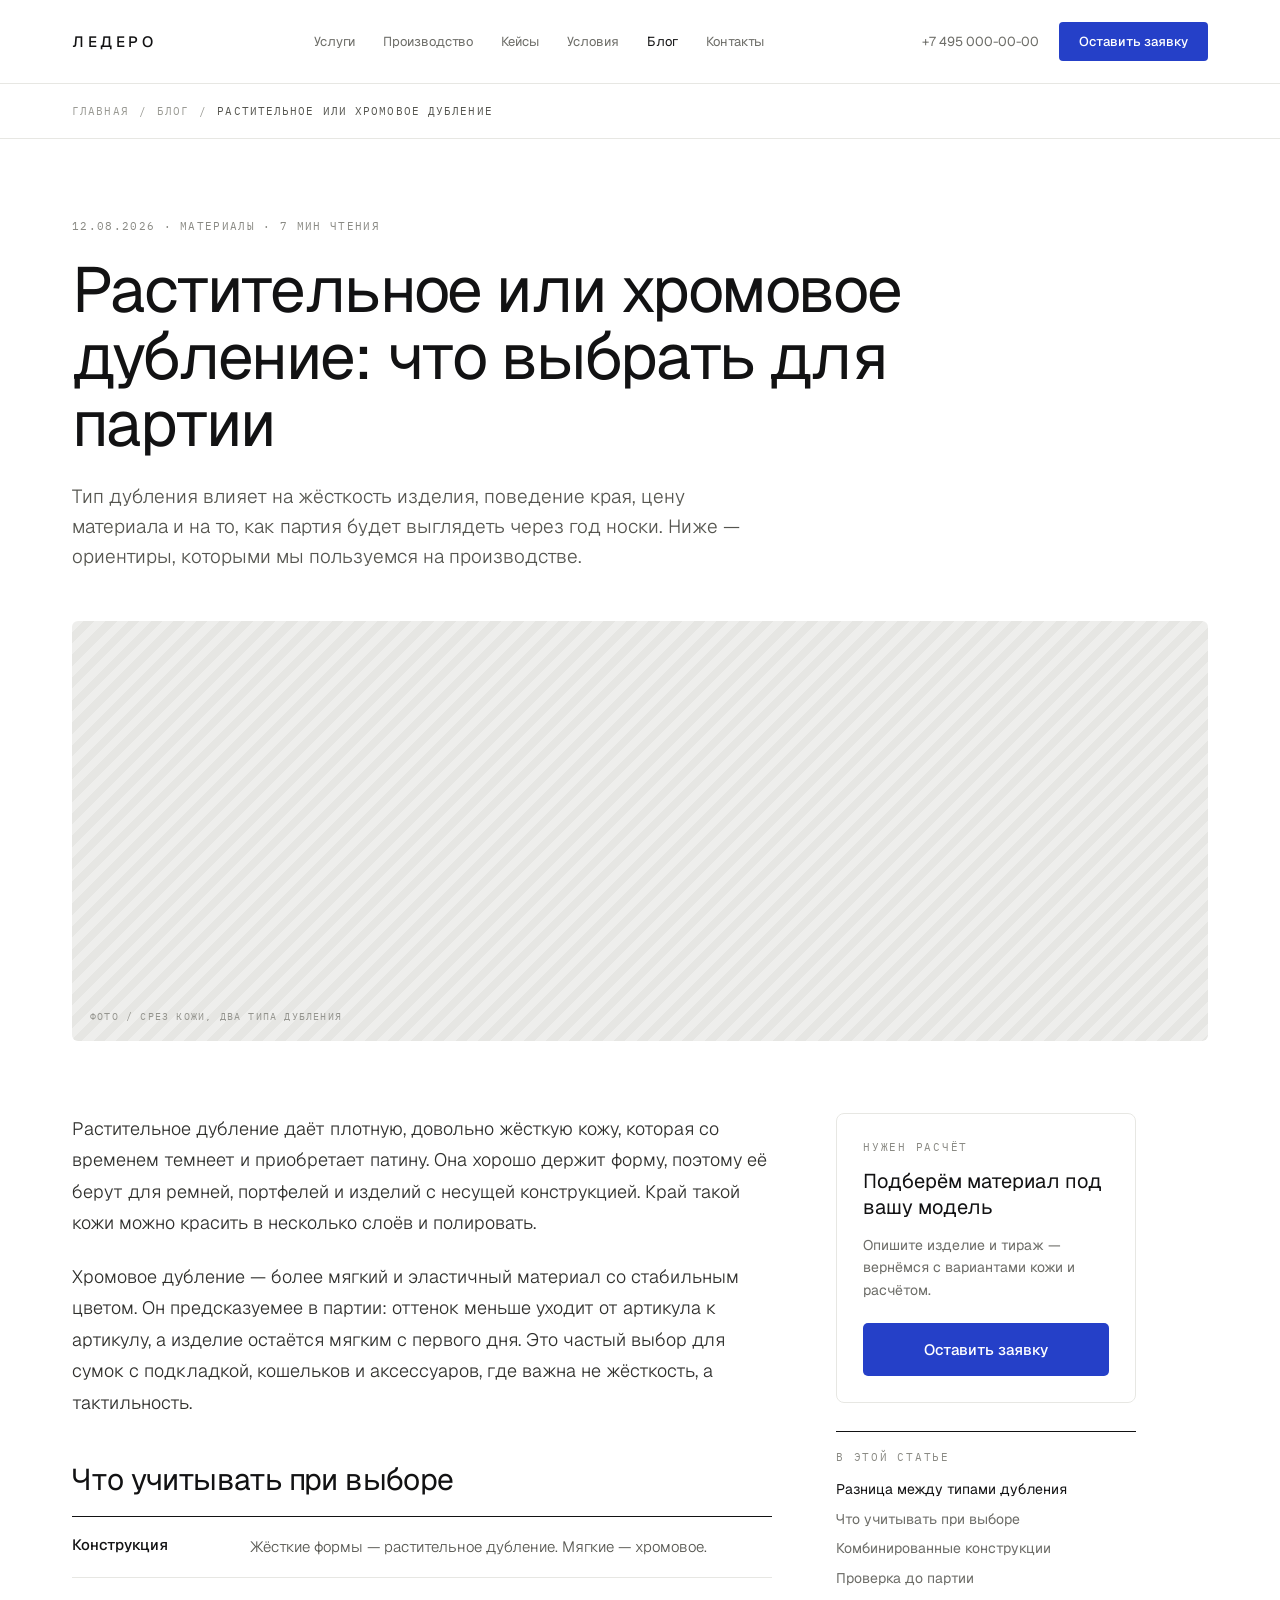
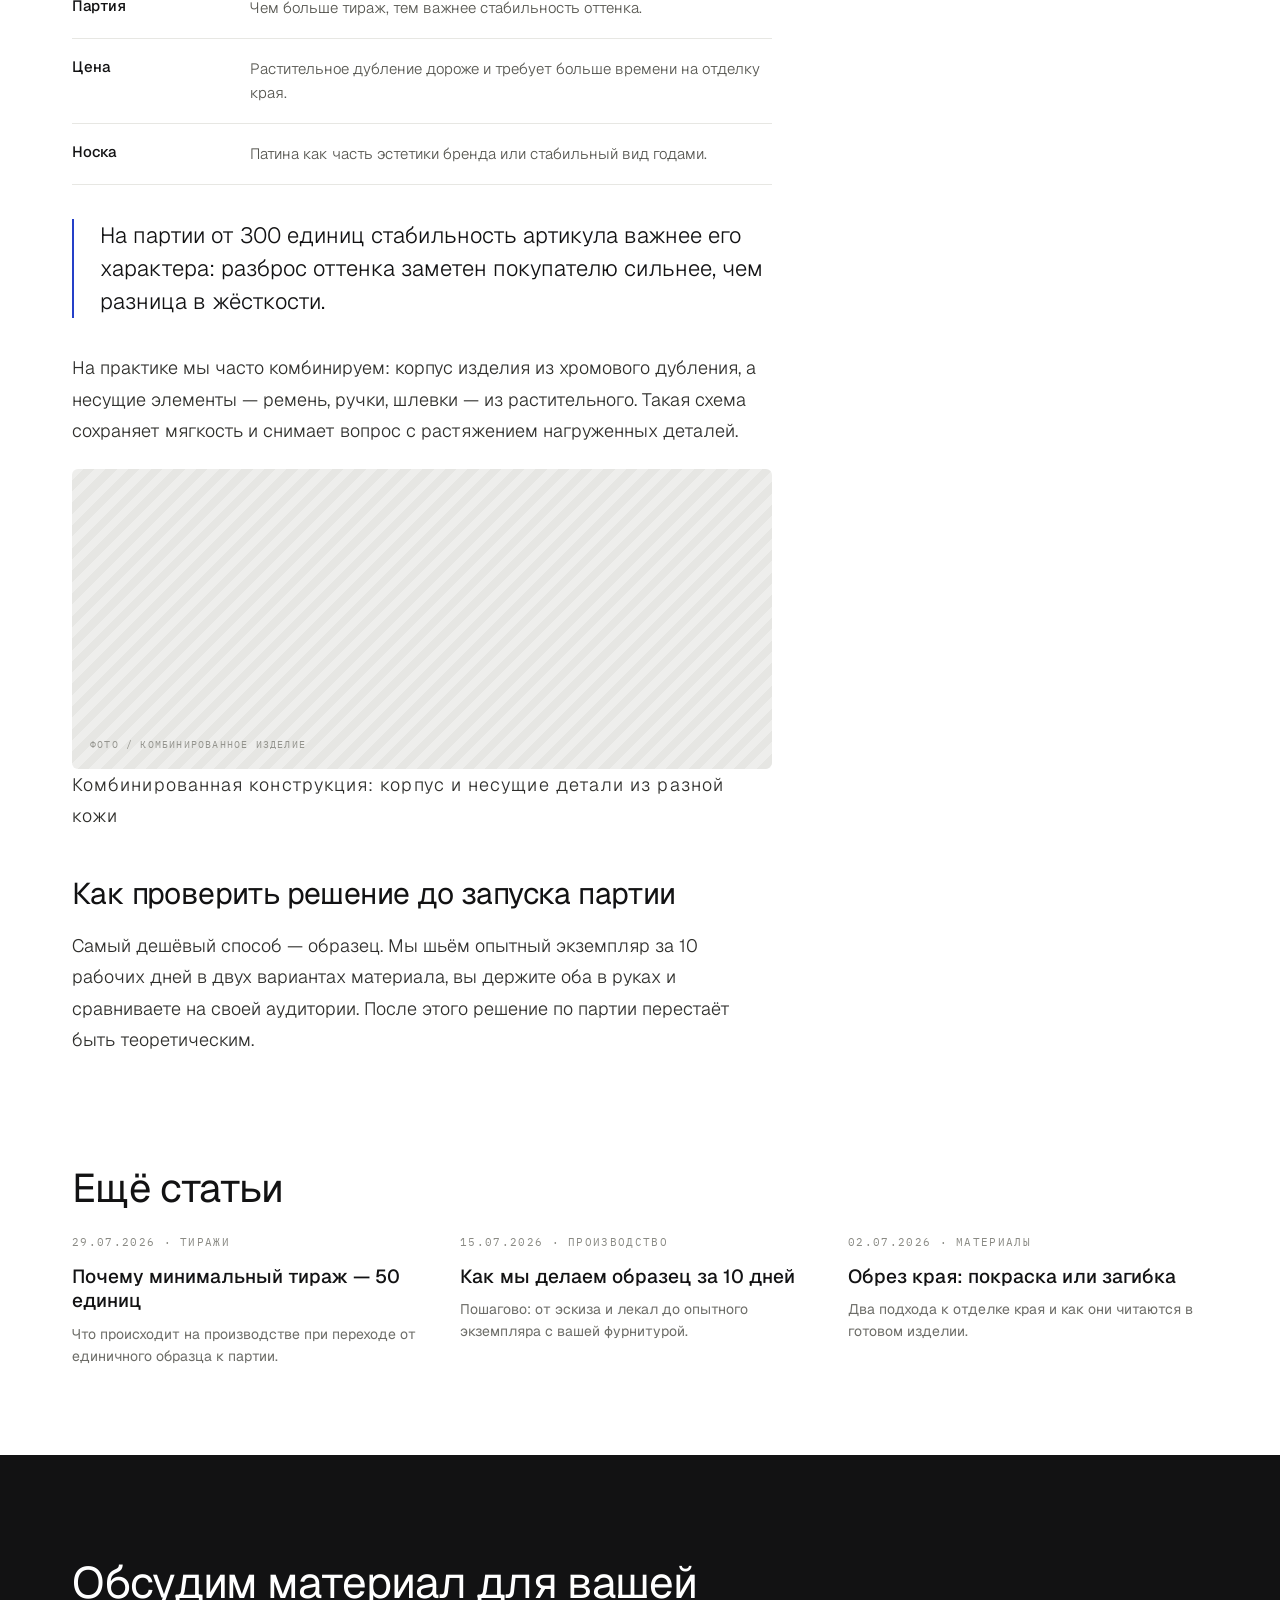
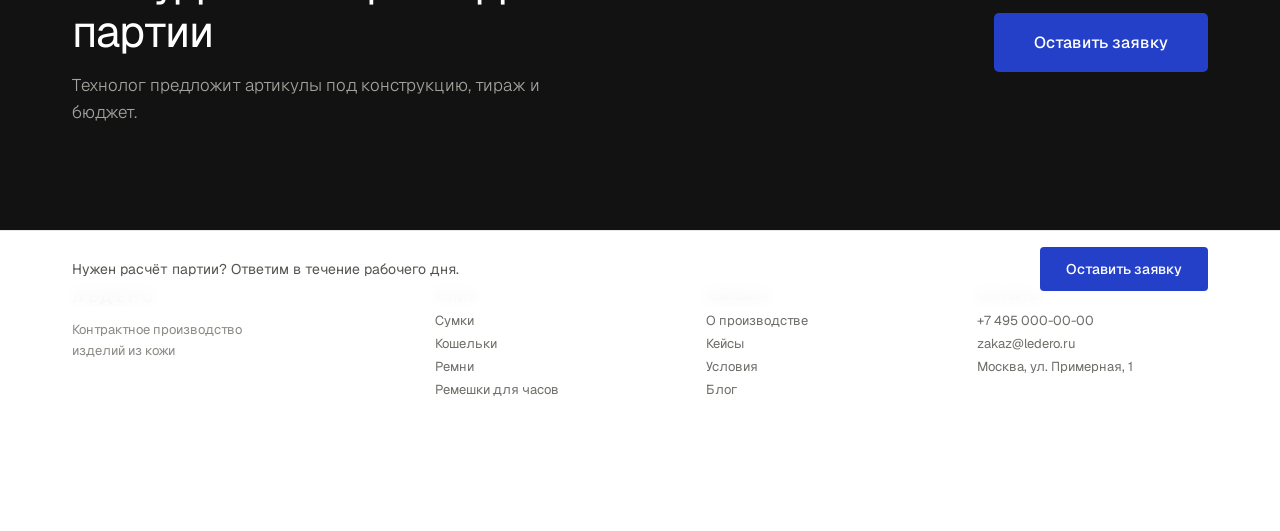
==== article.html @ 420c984b "Rebuild as a real multi-page static site Replace the Claude Design artifact export (bundler/frame-ru" ====
<!DOCTYPE html>
<html lang="ru">
<head>
<meta charset="utf-8">
<meta name="viewport" content="width=device-width, initial-scale=1">
<title>Растительное или хромовое дубление: что выбрать для партии — ЛЕДЕРО</title>
<meta name="description" content="Тип дубления влияет на жёсткость изделия, поведение края, цену материала и вид партии через год носки. Практические ориентиры для выбора.">
<link rel="preconnect" href="https://fonts.googleapis.com">
<link rel="preconnect" href="https://fonts.gstatic.com" crossorigin>
<link href="https://fonts.googleapis.com/css2?family=Geist:wght@300;400;500;600&family=IBM+Plex+Mono:wght@400;500&display=swap" rel="stylesheet">
<link rel="stylesheet" href="css/styles.css">
</head>
<body>

<header class="site-header">
<a href="index.html" class="site-header__brand">ЛЕДЕРО</a>
<button type="button" class="nav-toggle" data-nav-toggle aria-label="Меню"><span></span><span></span><span></span></button>
<nav class="site-header__nav" data-nav>
<a href="service.html">Услуги</a><a href="production.html">Производство</a><a href="cases.html">Кейсы</a><a href="terms.html">Условия</a><a href="blog.html" class="is-active">Блог</a><a href="contacts.html">Контакты</a>
</nav>
<div class="site-header__aside">
<span class="site-header__phone">+7 495 000-00-00</span>
<button type="button" class="btn btn-sm" data-open-modal data-src="Шапка сайта">Оставить заявку</button>
</div>
</header>

<nav class="breadcrumb" aria-label="Хлебные крошки">
<a href="index.html">Главная</a><span>/</span><a href="blog.html">Блог</a><span>/</span><span class="current">Растительное или хромовое дубление</span>
</nav>

<article>
<header class="article-head">
<div class="article-head__meta">12.08.2026 · МАТЕРИАЛЫ · 7 МИН ЧТЕНИЯ</div>
<h1 class="h1">Растительное или хромовое дубление: что выбрать для партии</h1>
<p class="lede">Тип дубления влияет на жёсткость изделия, поведение края, цену материала и на то, как партия будет выглядеть через год носки. Ниже — ориентиры, которыми мы пользуемся на производстве.</p>
</header>

<div class="article-photo">
<div class="placeholder" style="--ph-h:420px"><span class="placeholder__label">фото / срез кожи, два типа дубления</span></div>
</div>

<div class="article-body-wrap">
<div class="article-copy">
<p>Растительное дубление даёт плотную, довольно жёсткую кожу, которая со временем темнеет и приобретает патину. Она хорошо держит форму, поэтому её берут для ремней, портфелей и изделий с несущей конструкцией. Край такой кожи можно красить в несколько слоёв и полировать.</p>
<p>Хромовое дубление — более мягкий и эластичный материал со стабильным цветом. Он предсказуемее в партии: оттенок меньше уходит от артикула к артикулу, а изделие остаётся мягким с первого дня. Это частый выбор для сумок с подкладкой, кошельков и аксессуаров, где важна не жёсткость, а тактильность.</p>
<h2 id="vybor">Что учитывать при выборе</h2>
<div class="kv">
<div class="kv-row"><div class="kv-term">Конструкция</div><div class="kv-desc">Жёсткие формы — растительное дубление. Мягкие — хромовое.</div></div>
<div class="kv-row"><div class="kv-term">Партия</div><div class="kv-desc">Чем больше тираж, тем важнее стабильность оттенка.</div></div>
<div class="kv-row"><div class="kv-term">Цена</div><div class="kv-desc">Растительное дубление дороже и требует больше времени на отделку края.</div></div>
<div class="kv-row"><div class="kv-term">Носка</div><div class="kv-desc">Патина как часть эстетики бренда или стабильный вид годами.</div></div>
</div>
<blockquote class="article-quote">На партии от 300 единиц стабильность артикула важнее его характера: разброс оттенка заметен покупателю сильнее, чем разница в жёсткости.</blockquote>
<p id="kombo">На практике мы часто комбинируем: корпус изделия из хромового дубления, а несущие элементы — ремень, ручки, шлевки — из растительного. Такая схема сохраняет мягкость и снимает вопрос с растяжением нагруженных деталей.</p>
<div class="placeholder" style="--ph-h:300px"><span class="placeholder__label">фото / комбинированное изделие</span></div>
<p class="article-figure-caption">Комбинированная конструкция: корпус и несущие детали из разной кожи</p>
<h2 id="proverka">Как проверить решение до запуска партии</h2>
<p>Самый дешёвый способ — образец. Мы шьём опытный экземпляр за 10 рабочих дней в двух вариантах материала, вы держите оба в руках и сравниваете на своей аудитории. После этого решение по партии перестаёт быть теоретическим.</p>
</div>

<aside class="article-sidebar">
<div class="article-sidebar__inner">
<div class="article-sidebar__card">
<div class="article-sidebar__eyebrow">Нужен расчёт</div>
<div class="article-sidebar__title">Подберём материал под вашу модель</div>
<div class="article-sidebar__text">Опишите изделие и тираж — вернёмся с вариантами кожи и расчётом.</div>
<button type="button" class="btn btn-lg" style="width:100%" data-open-modal data-src="Статья · врезка в тексте">Оставить заявку</button>
</div>
<div class="article-toc">
<div class="article-sidebar__eyebrow" style="margin-bottom:16px">В этой статье</div>
<div class="article-toc__list">
<span class="is-current">Разница между типами дубления</span><a href="#vybor">Что учитывать при выборе</a><a href="#kombo">Комбинированные конструкции</a><a href="#proverka">Проверка до партии</a>
</div>
</div>
</div>
</aside>
</div>
</article>

<section class="article-more">
<h2 class="h2">Ещё статьи</h2>
<div class="article-more__grid">
<div><div class="article-more__meta">29.07.2026 · ТИРАЖИ</div><div class="article-more__title"><a href="article.html">Почему минимальный тираж — 50 единиц</a></div><div class="article-more__desc">Что происходит на производстве при переходе от единичного образца к партии.</div></div>
<div><div class="article-more__meta">15.07.2026 · ПРОИЗВОДСТВО</div><div class="article-more__title"><a href="article.html">Как мы делаем образец за 10 дней</a></div><div class="article-more__desc">Пошагово: от эскиза и лекал до опытного экземпляра с вашей фурнитурой.</div></div>
<div><div class="article-more__meta">02.07.2026 · МАТЕРИАЛЫ</div><div class="article-more__title"><a href="article.html">Обрез края: покраска или загибка</a></div><div class="article-more__desc">Два подхода к отделке края и как они читаются в готовом изделии.</div></div>
</div>
</section>

<div class="article-cta-wrap">
<section class="cta-band">
<div>
<h2 class="cta-band__title">Обсудим материал для вашей партии</h2>
<p class="cta-band__text">Технолог предложит артикулы под конструкцию, тираж и бюджет.</p>
</div>
<button type="button" class="btn btn-cta" data-open-modal data-src="Статья · финальный CTA">Оставить заявку</button>
</section>

<footer>
<div class="site-footer">
<div><div class="site-footer__brand-name">ЛЕДЕРО</div><div class="site-footer__brand-desc">Контрактное производство<br>изделий из кожи</div></div>
<div class="site-footer__col"><div class="site-footer__col-title">Услуги</div><a href="service.html">Сумки</a><a href="service.html">Кошельки</a><a href="service.html">Ремни</a><a href="service.html">Ремешки для часов</a></div>
<div class="site-footer__col"><div class="site-footer__col-title">Компания</div><a href="production.html">О производстве</a><a href="cases.html">Кейсы</a><a href="terms.html">Условия</a><a href="blog.html">Блог</a></div>
<div class="site-footer__col"><div class="site-footer__col-title">Контакты</div><a href="contacts.html">+7 495 000-00-00</a><a href="contacts.html">zakaz@ledero.ru</a><span>Москва, ул. Примерная, 1</span></div>
</div>
<div class="sticky-cta">
<p class="sticky-cta__text">Нужен расчёт партии? Ответим в течение рабочего дня.</p>
<button type="button" class="btn btn-sticky" data-open-modal data-src="Плавающая панель">Оставить заявку</button>
</div>
</footer>
</div>

<div class="modal-overlay" data-modal-overlay data-close-modal></div>
<div class="modal" data-modal>
<div class="modal__box">
<div class="modal__head">
<h3 class="modal__title">Оставить заявку</h3>
<button type="button" class="modal__close" data-close-modal aria-label="Закрыть">×</button>
</div>
<p class="modal__desc">Подберём материалы и рассчитаем стоимость партии.</p>
<form data-modal-form>
<input type="hidden" data-modal-source name="source">
<div class="modal__grid">
<input placeholder="Имя" name="name">
<input placeholder="Компания или бренд" name="company">
<input placeholder="Телефон или email" name="contact">
<input placeholder="Тираж, шт." name="qty">
</div>
<textarea placeholder="Что нужно отшить" rows="3" name="message"></textarea>
<button type="submit" class="btn btn-block">Отправить заявку</button>
<p class="modal__disclaimer">Нажимая кнопку, вы соглашаетесь с политикой обработки персональных данных.</p>
</form>
</div>
</div>

<script src="main.js"></script>
</body>
</html>
---- css/styles.css ----
/* ЛЕДЕРО — единая точка входа. Каждая HTML-страница подключает только этот файл. */

@import url("base.css");
@import url("home.css");
@import url("production.css");
@import url("cases.css");
@import url("terms.css");
@import url("service.css");
@import url("blog.css");
@import url("article.css");
@import url("contacts.css");
@import url("responsive.css");
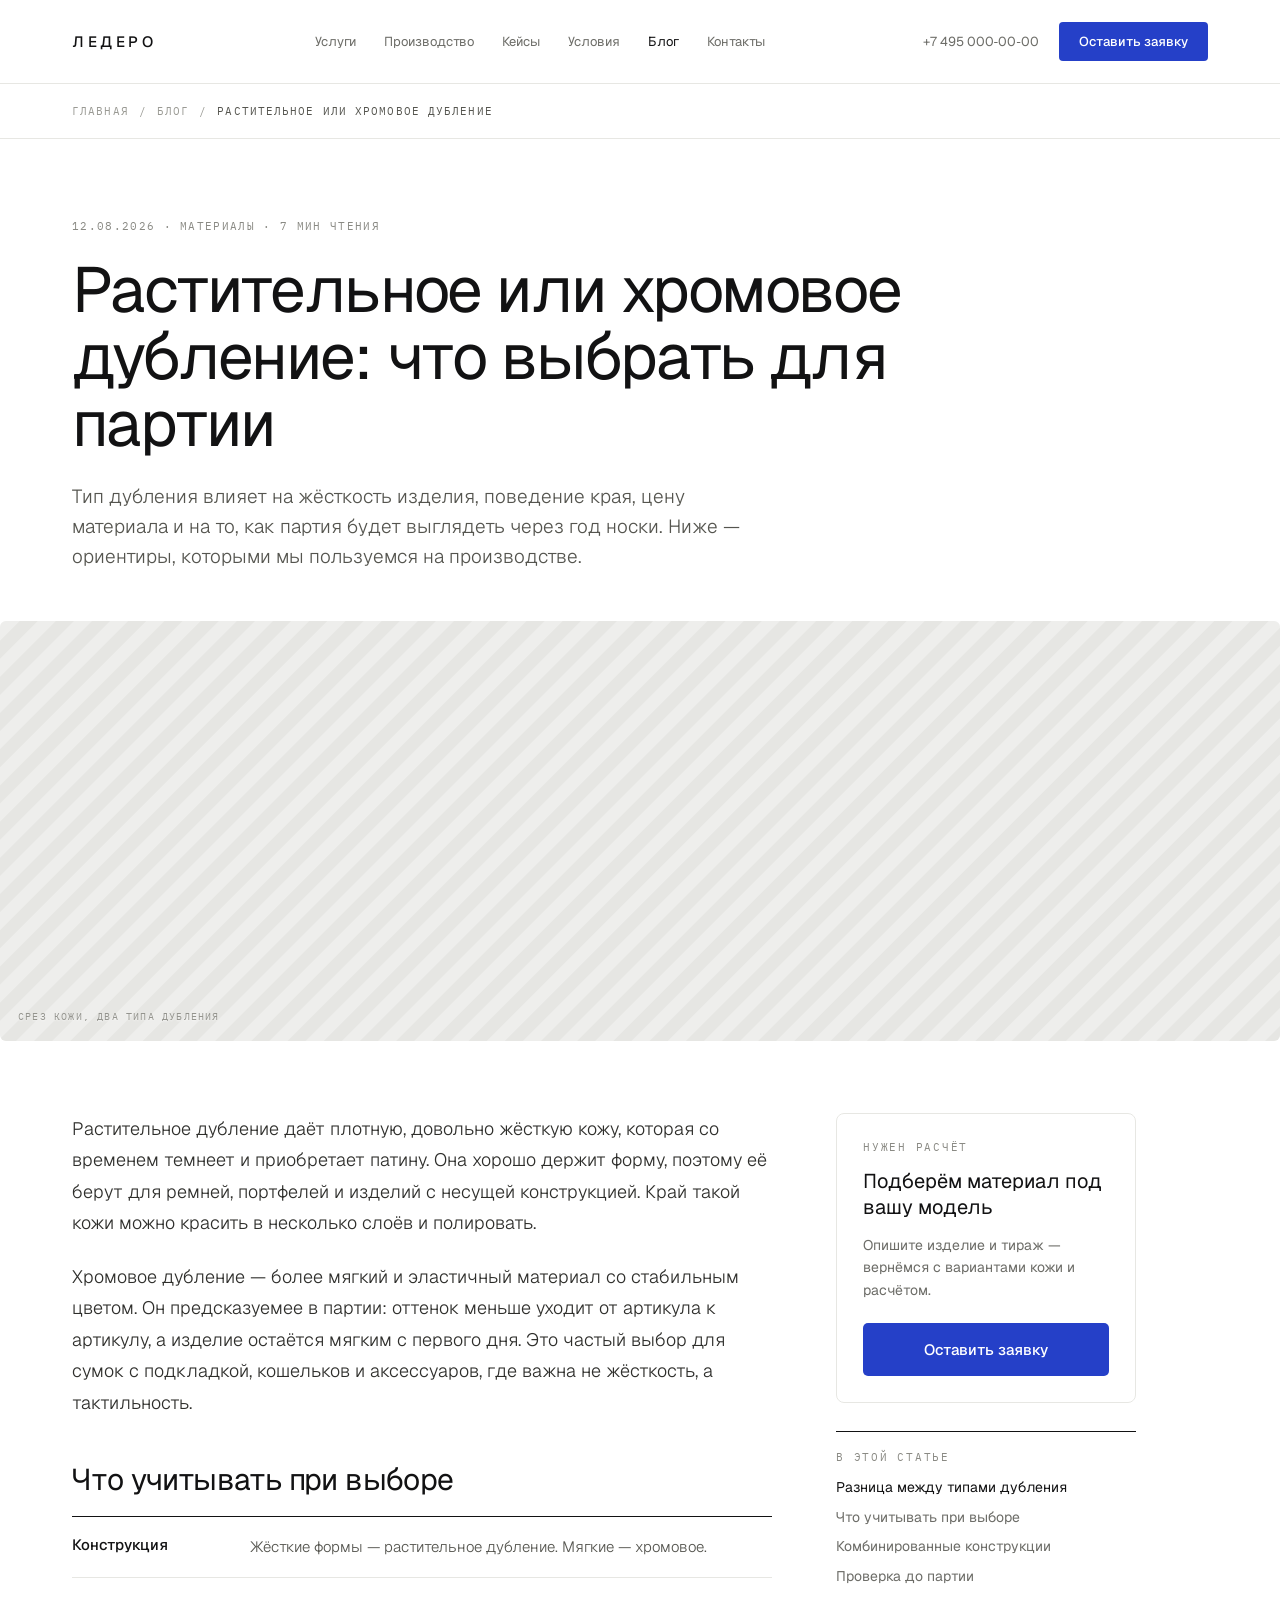
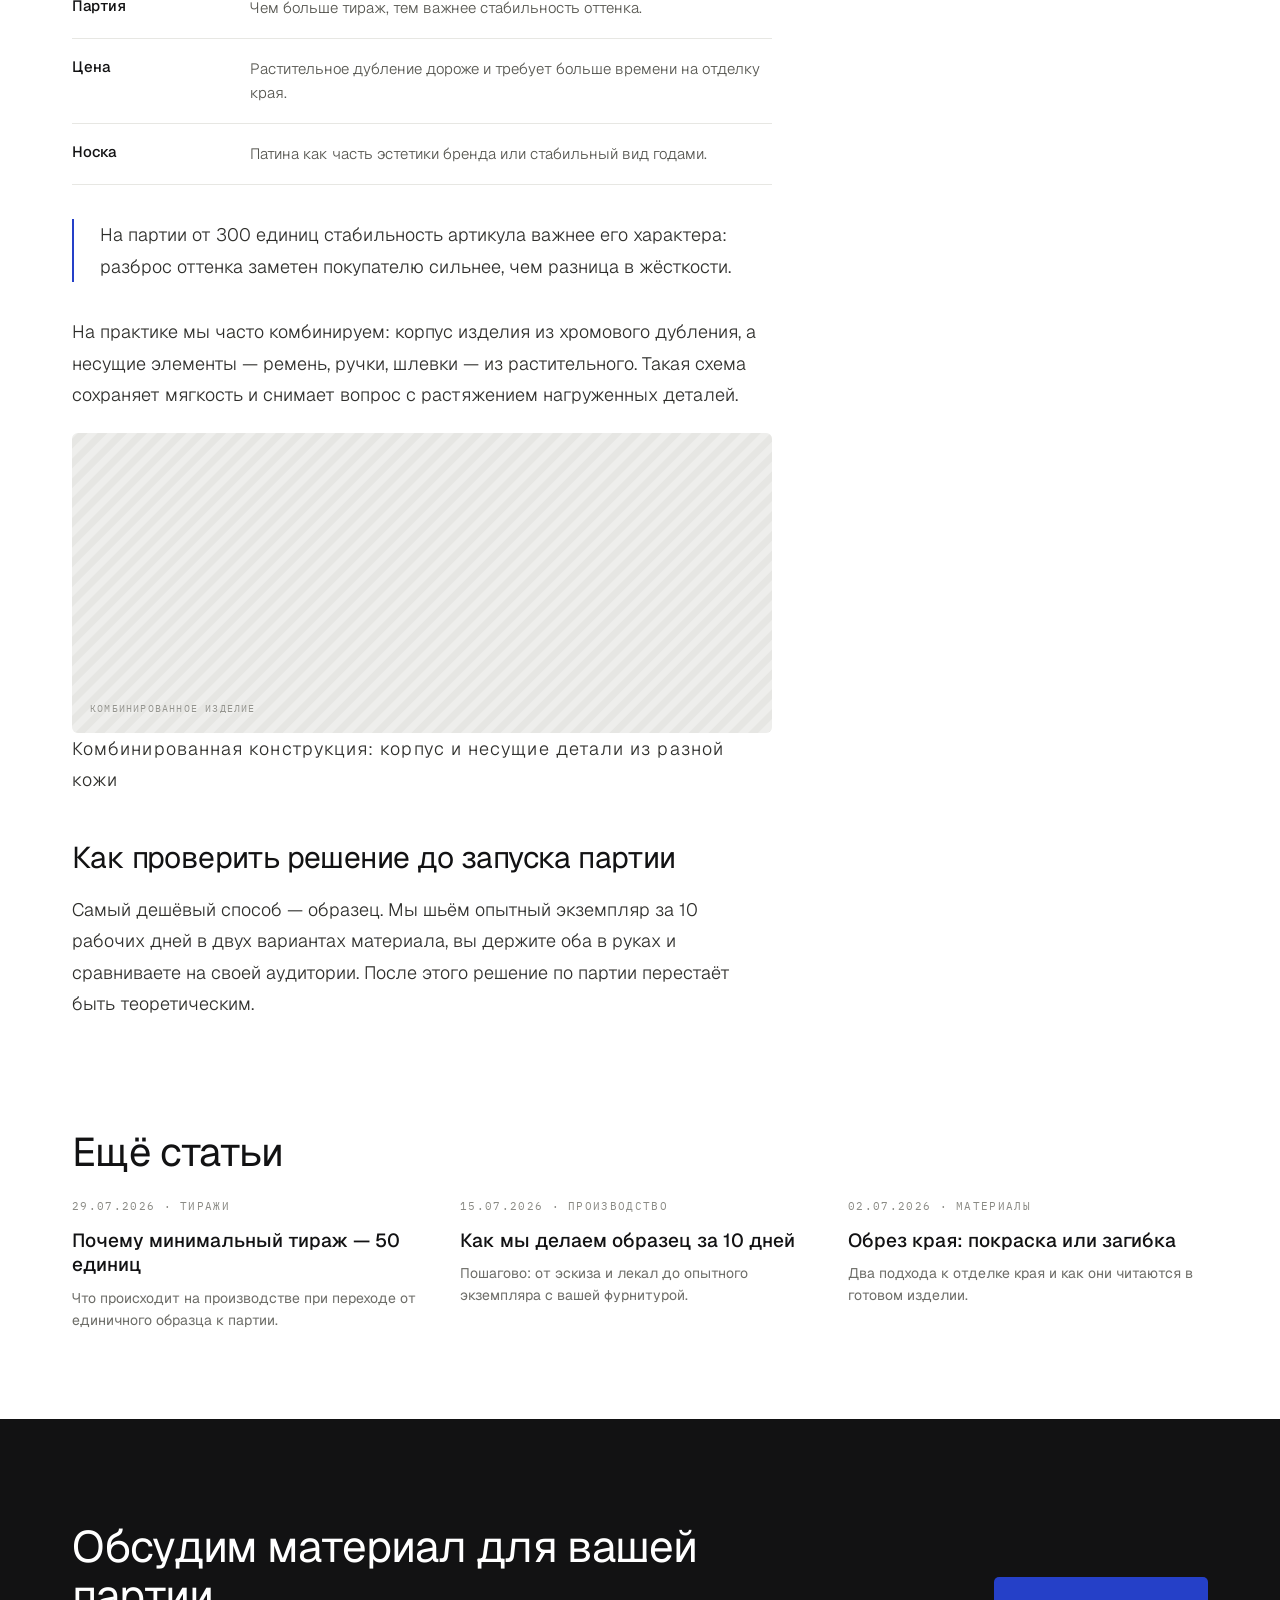
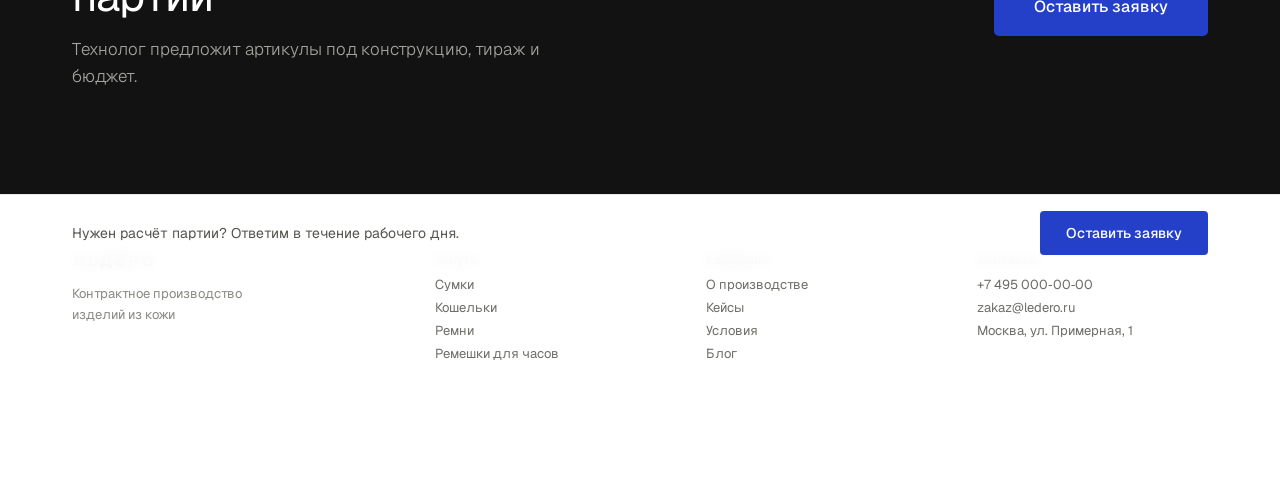
==== commit 4e47f030: "Semantic markup pass: modular JS, real images, zero inline styles - Split main.js into ES modules (j" ====
--- a/article.html
+++ b/article.html
@@ -5,6 +5,7 @@
 <meta name="viewport" content="width=device-width, initial-scale=1">
 <title>Растительное или хромовое дубление: что выбрать для партии — ЛЕДЕРО</title>
 <meta name="description" content="Тип дубления влияет на жёсткость изделия, поведение края, цену материала и вид партии через год носки. Практические ориентиры для выбора.">
+<meta name="robots" content="index, follow">
 <link rel="preconnect" href="https://fonts.googleapis.com">
 <link rel="preconnect" href="https://fonts.gstatic.com" crossorigin>
 <link href="https://fonts.googleapis.com/css2?family=Geist:wght@300;400;500;600&family=IBM+Plex+Mono:wght@400;500&display=swap" rel="stylesheet">
@@ -14,124 +15,165 @@
 
 <header class="site-header">
 <a href="index.html" class="site-header__brand">ЛЕДЕРО</a>
-<button type="button" class="nav-toggle" data-nav-toggle aria-label="Меню"><span></span><span></span><span></span></button>
-<nav class="site-header__nav" data-nav>
+<button type="button" class="nav-toggle" data-nav-toggle aria-label="Открыть меню" aria-expanded="false" aria-controls="site-nav"><span></span><span></span><span></span></button>
+<nav class="site-header__nav" id="site-nav" data-nav aria-label="Основная навигация">
 <a href="service.html">Услуги</a><a href="production.html">Производство</a><a href="cases.html">Кейсы</a><a href="terms.html">Условия</a><a href="blog.html" class="is-active">Блог</a><a href="contacts.html">Контакты</a>
 </nav>
 <div class="site-header__aside">
-<span class="site-header__phone">+7 495 000-00-00</span>
+<a href="tel:+74950000000" class="site-header__phone">+7&nbsp;495&nbsp;000&#8209;00&#8209;00</a>
 <button type="button" class="btn btn-sm" data-open-modal data-src="Шапка сайта">Оставить заявку</button>
 </div>
 </header>
 
 <nav class="breadcrumb" aria-label="Хлебные крошки">
-<a href="index.html">Главная</a><span>/</span><a href="blog.html">Блог</a><span>/</span><span class="current">Растительное или хромовое дубление</span>
+<ol class="breadcrumb__list">
+<li><a href="index.html">Главная</a></li>
+<li><a href="blog.html">Блог</a></li>
+<li aria-current="page">Растительное или хромовое дубление</li>
+</ol>
 </nav>
 
+<main>
 <article>
 <header class="article-head">
-<div class="article-head__meta">12.08.2026 · МАТЕРИАЛЫ · 7 МИН ЧТЕНИЯ</div>
+<p class="article-head__meta">12.08.2026 · МАТЕРИАЛЫ · 7 МИН ЧТЕНИЯ</p>
 <h1 class="h1">Растительное или хромовое дубление: что выбрать для партии</h1>
 <p class="lede">Тип дубления влияет на жёсткость изделия, поведение края, цену материала и на то, как партия будет выглядеть через год носки. Ниже — ориентиры, которыми мы пользуемся на производстве.</p>
 </header>
 
-<div class="article-photo">
-<div class="placeholder" style="--ph-h:420px"><span class="placeholder__label">фото / срез кожи, два типа дубления</span></div>
-</div>
+<figure class="photo-frame article-photo__frame">
+<img class="photo-frame__img" src="img/placeholder.svg" width="800" height="600" alt="Срез кожи: растительное и хромовое дубление" loading="eager" fetchpriority="high">
+<figcaption class="photo-frame__caption">Срез кожи, два типа дубления</figcaption>
+</figure>
 
 <div class="article-body-wrap">
 <div class="article-copy">
 <p>Растительное дубление даёт плотную, довольно жёсткую кожу, которая со временем темнеет и приобретает патину. Она хорошо держит форму, поэтому её берут для ремней, портфелей и изделий с несущей конструкцией. Край такой кожи можно красить в несколько слоёв и полировать.</p>
 <p>Хромовое дубление — более мягкий и эластичный материал со стабильным цветом. Он предсказуемее в партии: оттенок меньше уходит от артикула к артикулу, а изделие остаётся мягким с первого дня. Это частый выбор для сумок с подкладкой, кошельков и аксессуаров, где важна не жёсткость, а тактильность.</p>
 <h2 id="vybor">Что учитывать при выборе</h2>
-<div class="kv">
-<div class="kv-row"><div class="kv-term">Конструкция</div><div class="kv-desc">Жёсткие формы — растительное дубление. Мягкие — хромовое.</div></div>
-<div class="kv-row"><div class="kv-term">Партия</div><div class="kv-desc">Чем больше тираж, тем важнее стабильность оттенка.</div></div>
-<div class="kv-row"><div class="kv-term">Цена</div><div class="kv-desc">Растительное дубление дороже и требует больше времени на отделку края.</div></div>
-<div class="kv-row"><div class="kv-term">Носка</div><div class="kv-desc">Патина как часть эстетики бренда или стабильный вид годами.</div></div>
-</div>
-<blockquote class="article-quote">На партии от 300 единиц стабильность артикула важнее его характера: разброс оттенка заметен покупателю сильнее, чем разница в жёсткости.</blockquote>
+<dl class="kv">
+<div class="kv-row"><dt class="kv-term">Конструкция</dt><dd class="kv-desc">Жёсткие формы — растительное дубление. Мягкие — хромовое.</dd></div>
+<div class="kv-row"><dt class="kv-term">Партия</dt><dd class="kv-desc">Чем больше тираж, тем важнее стабильность оттенка.</dd></div>
+<div class="kv-row"><dt class="kv-term">Цена</dt><dd class="kv-desc">Растительное дубление дороже и требует больше времени на отделку края.</dd></div>
+<div class="kv-row"><dt class="kv-term">Носка</dt><dd class="kv-desc">Патина как часть эстетики бренда или стабильный вид годами.</dd></div>
+</dl>
+<blockquote class="article-quote">
+<p>На партии от 300 единиц стабильность артикула важнее его характера: разброс оттенка заметен покупателю сильнее, чем разница в жёсткости.</p>
+</blockquote>
 <p id="kombo">На практике мы часто комбинируем: корпус изделия из хромового дубления, а несущие элементы — ремень, ручки, шлевки — из растительного. Такая схема сохраняет мягкость и снимает вопрос с растяжением нагруженных деталей.</p>
-<div class="placeholder" style="--ph-h:300px"><span class="placeholder__label">фото / комбинированное изделие</span></div>
+<figure class="photo-frame article-copy__photo">
+<img class="photo-frame__img" src="img/placeholder.svg" width="800" height="600" alt="Изделие из комбинированной кожи: корпус и несущие детали разного дубления" loading="lazy">
+<figcaption class="photo-frame__caption">Комбинированное изделие</figcaption>
+</figure>
 <p class="article-figure-caption">Комбинированная конструкция: корпус и несущие детали из разной кожи</p>
 <h2 id="proverka">Как проверить решение до запуска партии</h2>
 <p>Самый дешёвый способ — образец. Мы шьём опытный экземпляр за 10 рабочих дней в двух вариантах материала, вы держите оба в руках и сравниваете на своей аудитории. После этого решение по партии перестаёт быть теоретическим.</p>
 </div>
 
-<aside class="article-sidebar">
+<aside class="article-sidebar" aria-label="Дополнительно">
 <div class="article-sidebar__inner">
 <div class="article-sidebar__card">
-<div class="article-sidebar__eyebrow">Нужен расчёт</div>
-<div class="article-sidebar__title">Подберём материал под вашу модель</div>
-<div class="article-sidebar__text">Опишите изделие и тираж — вернёмся с вариантами кожи и расчётом.</div>
-<button type="button" class="btn btn-lg" style="width:100%" data-open-modal data-src="Статья · врезка в тексте">Оставить заявку</button>
+<p class="article-sidebar__eyebrow">Нужен расчёт</p>
+<p class="article-sidebar__title">Подберём материал под вашу модель</p>
+<p class="article-sidebar__text">Опишите изделие и тираж — вернёмся с вариантами кожи и расчётом.</p>
+<button type="button" class="btn btn-lg btn--full" data-open-modal data-src="Статья · врезка в тексте">Оставить заявку</button>
 </div>
-<div class="article-toc">
-<div class="article-sidebar__eyebrow" style="margin-bottom:16px">В этой статье</div>
-<div class="article-toc__list">
-<span class="is-current">Разница между типами дубления</span><a href="#vybor">Что учитывать при выборе</a><a href="#kombo">Комбинированные конструкции</a><a href="#proverka">Проверка до партии</a>
-</div>
-</div>
+<nav class="article-toc" aria-label="Содержание статьи">
+<p class="article-sidebar__eyebrow">В этой статье</p>
+<ol class="article-toc__list">
+<li class="is-current">Разница между типами дубления</li>
+<li><a href="#vybor">Что учитывать при выборе</a></li>
+<li><a href="#kombo">Комбинированные конструкции</a></li>
+<li><a href="#proverka">Проверка до партии</a></li>
+</ol>
+</nav>
 </div>
 </aside>
 </div>
 </article>
 
-<section class="article-more">
-<h2 class="h2">Ещё статьи</h2>
-<div class="article-more__grid">
-<div><div class="article-more__meta">29.07.2026 · ТИРАЖИ</div><div class="article-more__title"><a href="article.html">Почему минимальный тираж — 50 единиц</a></div><div class="article-more__desc">Что происходит на производстве при переходе от единичного образца к партии.</div></div>
-<div><div class="article-more__meta">15.07.2026 · ПРОИЗВОДСТВО</div><div class="article-more__title"><a href="article.html">Как мы делаем образец за 10 дней</a></div><div class="article-more__desc">Пошагово: от эскиза и лекал до опытного экземпляра с вашей фурнитурой.</div></div>
-<div><div class="article-more__meta">02.07.2026 · МАТЕРИАЛЫ</div><div class="article-more__title"><a href="article.html">Обрез края: покраска или загибка</a></div><div class="article-more__desc">Два подхода к отделке края и как они читаются в готовом изделии.</div></div>
-</div>
+<section class="article-more" aria-labelledby="article-more-h2">
+<h2 class="h2" id="article-more-h2">Ещё статьи</h2>
+<ul class="article-more__grid">
+<li><p class="article-more__meta">29.07.2026 · ТИРАЖИ</p><p class="article-more__title"><a href="article.html">Почему минимальный тираж — 50 единиц</a></p><p class="article-more__desc">Что происходит на производстве при переходе от единичного образца к партии.</p></li>
+<li><p class="article-more__meta">15.07.2026 · ПРОИЗВОДСТВО</p><p class="article-more__title"><a href="article.html">Как мы делаем образец за 10 дней</a></p><p class="article-more__desc">Пошагово: от эскиза и лекал до опытного экземпляра с вашей фурнитурой.</p></li>
+<li><p class="article-more__meta">02.07.2026 · МАТЕРИАЛЫ</p><p class="article-more__title"><a href="article.html">Обрез края: покраска или загибка</a></p><p class="article-more__desc">Два подхода к отделке края и как они читаются в готовом изделии.</p></li>
+</ul>
 </section>
 
 <div class="article-cta-wrap">
-<section class="cta-band">
+<section class="cta-band" aria-labelledby="article-cta-h2">
 <div>
-<h2 class="cta-band__title">Обсудим материал для вашей партии</h2>
+<h2 class="cta-band__title" id="article-cta-h2">Обсудим материал для вашей партии</h2>
 <p class="cta-band__text">Технолог предложит артикулы под конструкцию, тираж и бюджет.</p>
 </div>
 <button type="button" class="btn btn-cta" data-open-modal data-src="Статья · финальный CTA">Оставить заявку</button>
 </section>
+</div>
+</main>
 
 <footer>
 <div class="site-footer">
-<div><div class="site-footer__brand-name">ЛЕДЕРО</div><div class="site-footer__brand-desc">Контрактное производство<br>изделий из кожи</div></div>
-<div class="site-footer__col"><div class="site-footer__col-title">Услуги</div><a href="service.html">Сумки</a><a href="service.html">Кошельки</a><a href="service.html">Ремни</a><a href="service.html">Ремешки для часов</a></div>
-<div class="site-footer__col"><div class="site-footer__col-title">Компания</div><a href="production.html">О производстве</a><a href="cases.html">Кейсы</a><a href="terms.html">Условия</a><a href="blog.html">Блог</a></div>
-<div class="site-footer__col"><div class="site-footer__col-title">Контакты</div><a href="contacts.html">+7 495 000-00-00</a><a href="contacts.html">zakaz@ledero.ru</a><span>Москва, ул. Примерная, 1</span></div>
+<div>
+<p class="site-footer__brand-name">ЛЕДЕРО</p>
+<p class="site-footer__brand-desc">Контрактное производство<br>изделий из кожи</p>
+</div>
+<nav class="site-footer__col" aria-label="Услуги">
+<p class="site-footer__col-title">Услуги</p>
+<ul class="site-footer__list">
+<li><a href="service.html">Сумки</a></li>
+<li><a href="service.html">Кошельки</a></li>
+<li><a href="service.html">Ремни</a></li>
+<li><a href="service.html">Ремешки для часов</a></li>
+</ul>
+</nav>
+<nav class="site-footer__col" aria-label="Компания">
+<p class="site-footer__col-title">Компания</p>
+<ul class="site-footer__list">
+<li><a href="production.html">О производстве</a></li>
+<li><a href="cases.html">Кейсы</a></li>
+<li><a href="terms.html">Условия</a></li>
+<li><a href="blog.html">Блог</a></li>
+</ul>
+</nav>
+<div class="site-footer__col">
+<p class="site-footer__col-title">Контакты</p>
+<ul class="site-footer__list">
+<li><a href="tel:+74950000000">+7&nbsp;495&nbsp;000&#8209;00&#8209;00</a></li>
+<li><a href="mailto:zakaz@ledero.ru">zakaz@ledero.ru</a></li>
+<li>Москва, ул. Примерная, 1</li>
+</ul>
+</div>
 </div>
 <div class="sticky-cta">
 <p class="sticky-cta__text">Нужен расчёт партии? Ответим в течение рабочего дня.</p>
 <button type="button" class="btn btn-sticky" data-open-modal data-src="Плавающая панель">Оставить заявку</button>
 </div>
 </footer>
-</div>
 
 <div class="modal-overlay" data-modal-overlay data-close-modal></div>
-<div class="modal" data-modal>
+<div class="modal" data-modal role="dialog" aria-modal="true" aria-labelledby="modal-title">
 <div class="modal__box">
 <div class="modal__head">
-<h3 class="modal__title">Оставить заявку</h3>
+<h2 class="modal__title" id="modal-title">Оставить заявку</h2>
 <button type="button" class="modal__close" data-close-modal aria-label="Закрыть">×</button>
 </div>
 <p class="modal__desc">Подберём материалы и рассчитаем стоимость партии.</p>
 <form data-modal-form>
 <input type="hidden" data-modal-source name="source">
 <div class="modal__grid">
-<input placeholder="Имя" name="name">
-<input placeholder="Компания или бренд" name="company">
-<input placeholder="Телефон или email" name="contact">
-<input placeholder="Тираж, шт." name="qty">
+<label><span class="visually-hidden">Имя</span><input type="text" placeholder="Имя" name="name" autocomplete="name"></label>
+<label><span class="visually-hidden">Компания или бренд</span><input type="text" placeholder="Компания или бренд" name="company" autocomplete="organization"></label>
+<label><span class="visually-hidden">Телефон или email</span><input type="text" placeholder="Телефон или email" name="contact" autocomplete="tel"></label>
+<label><span class="visually-hidden">Тираж, шт.</span><input type="text" placeholder="Тираж, шт." name="qty" inputmode="numeric"></label>
 </div>
-<textarea placeholder="Что нужно отшить" rows="3" name="message"></textarea>
+<label><span class="visually-hidden">Что нужно отшить</span><textarea placeholder="Что нужно отшить" rows="3" name="message"></textarea></label>
 <button type="submit" class="btn btn-block">Отправить заявку</button>
 <p class="modal__disclaimer">Нажимая кнопку, вы соглашаетесь с политикой обработки персональных данных.</p>
 </form>
 </div>
 </div>
 
-<script src="main.js"></script>
+<script type="module" src="js/main.js"></script>
 </body>
 </html>
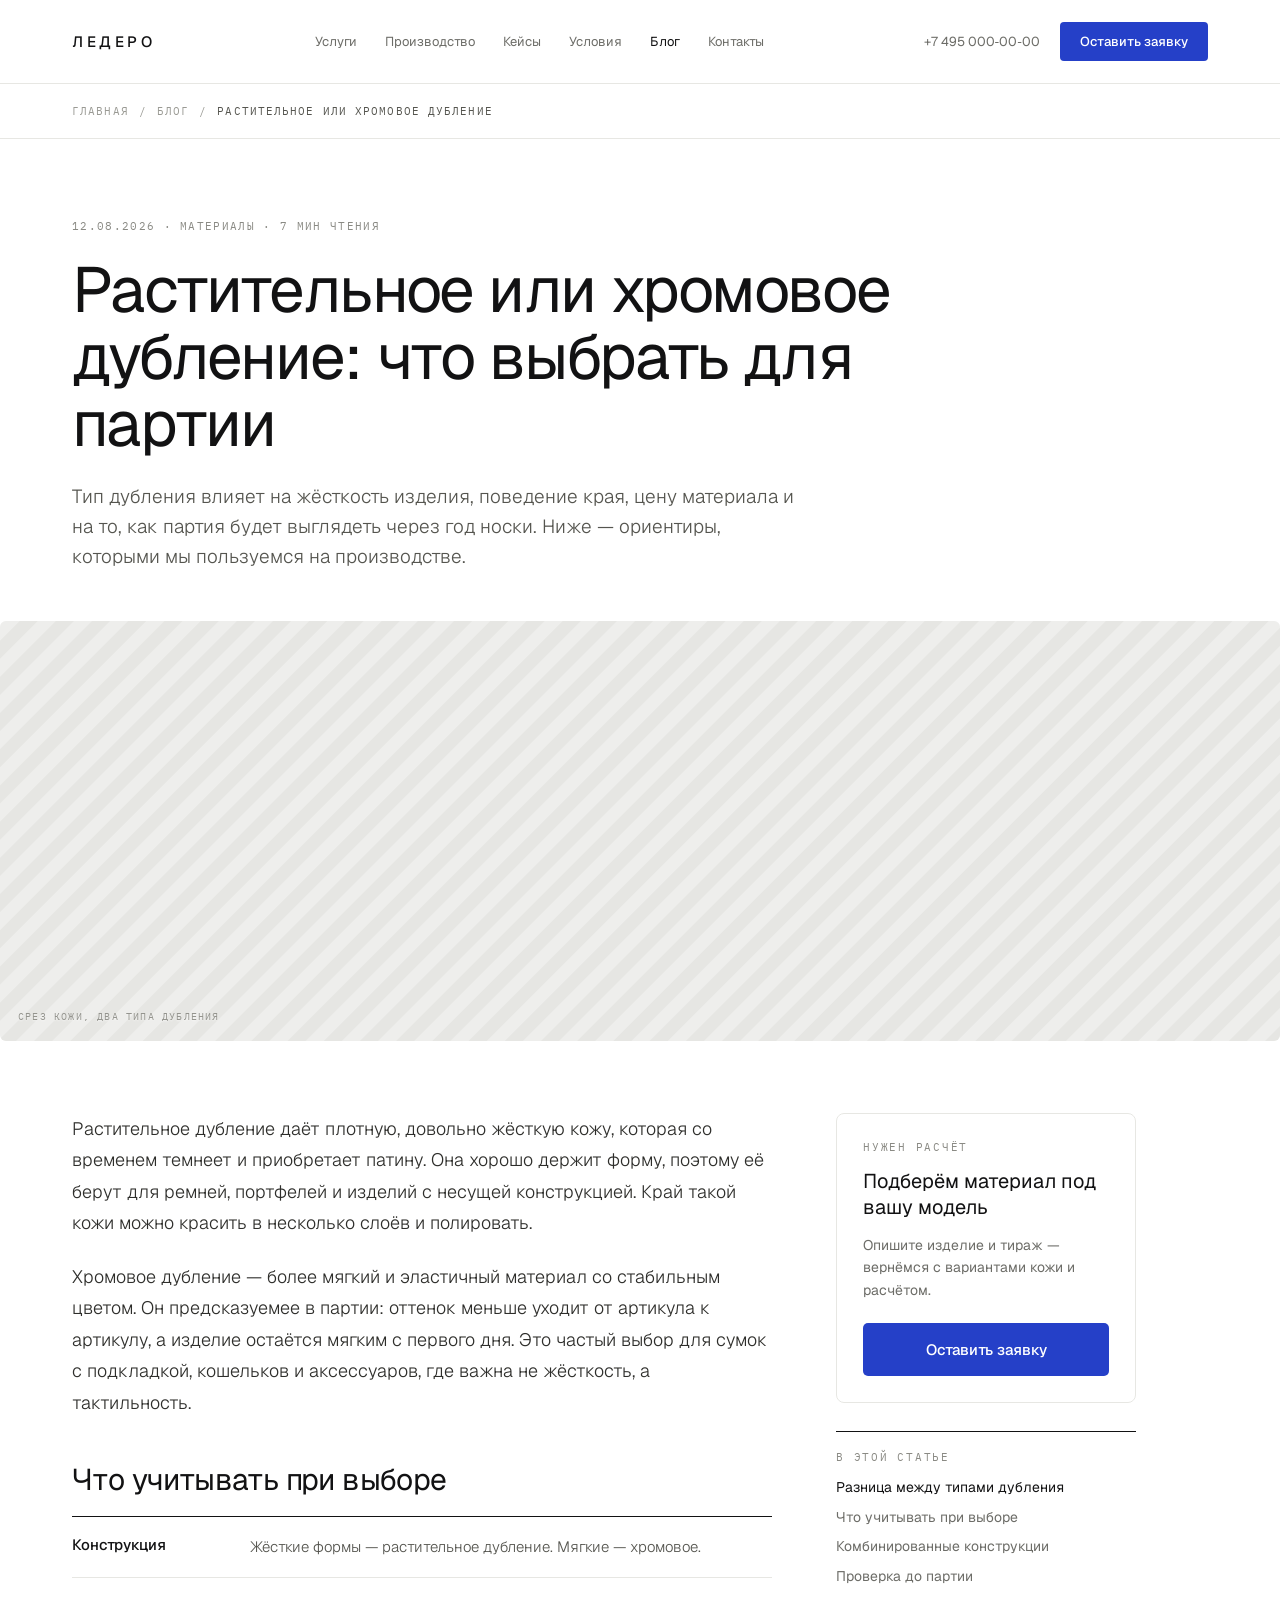
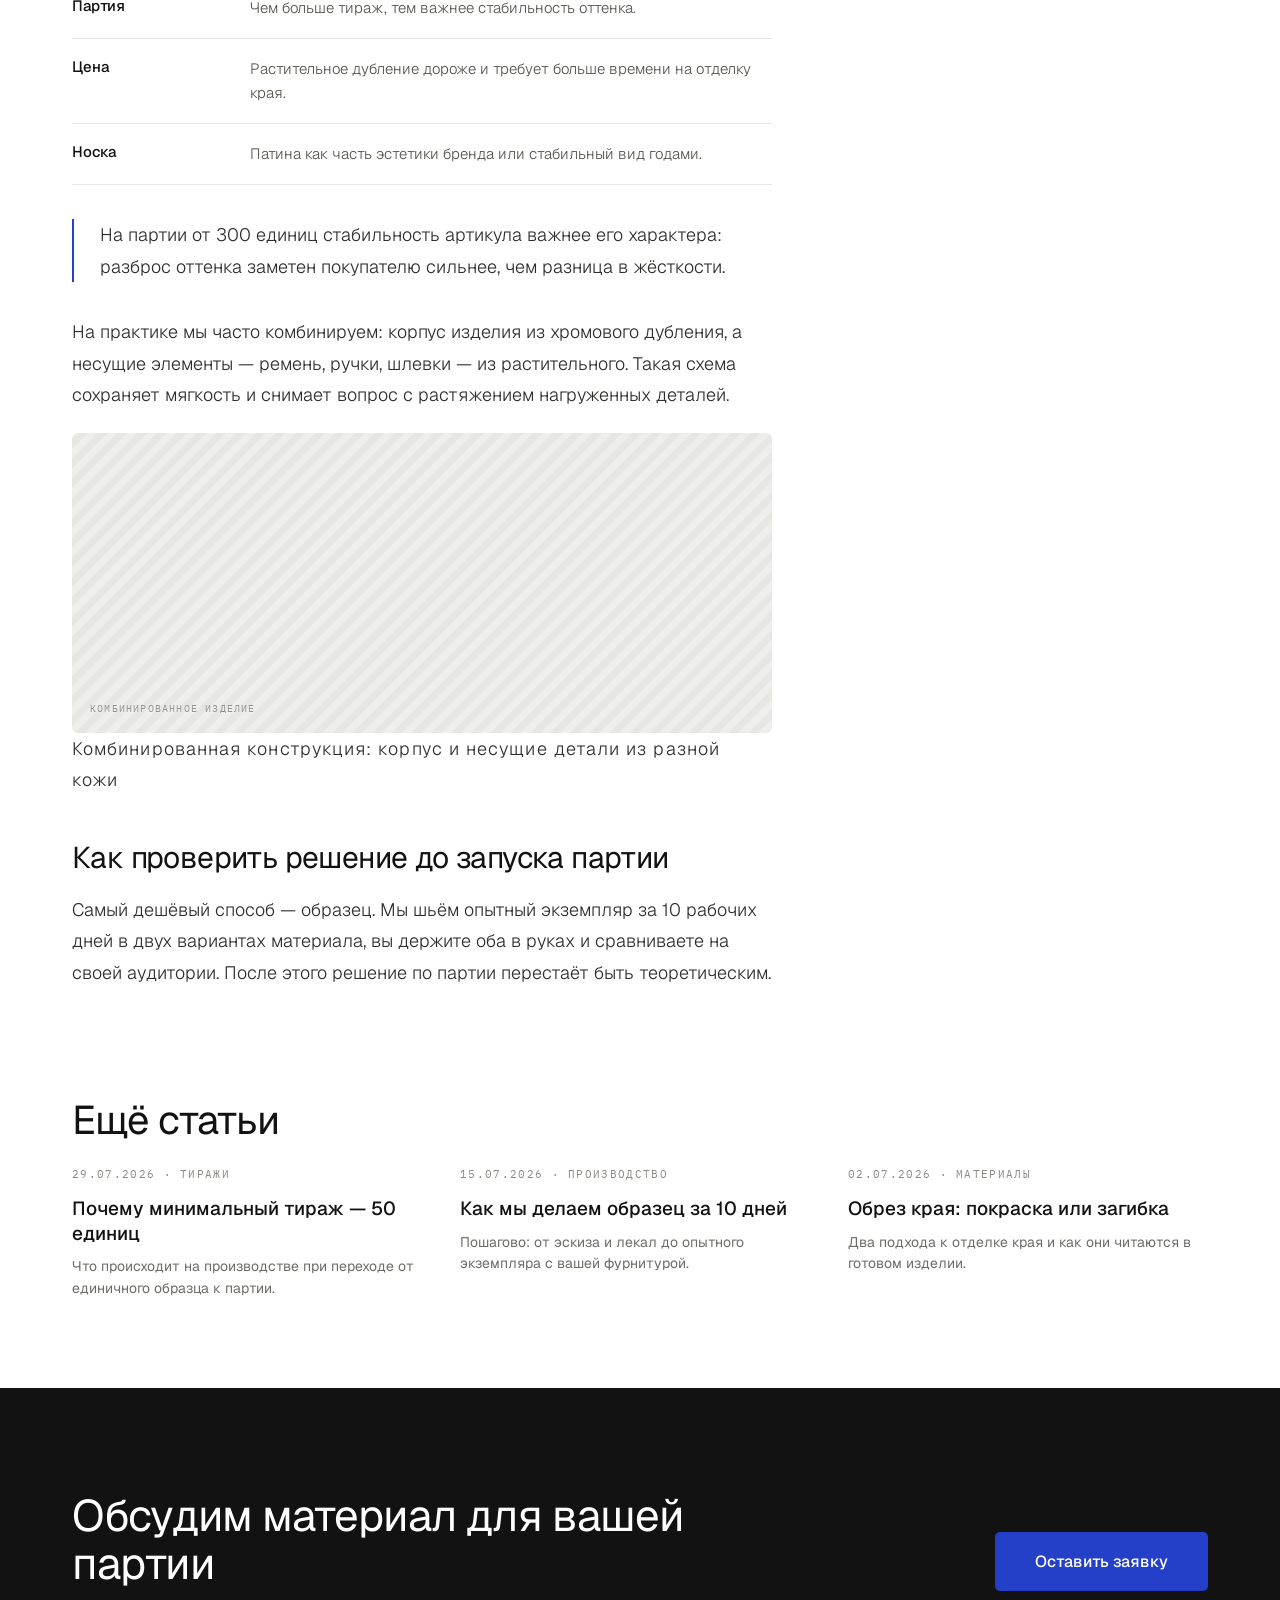
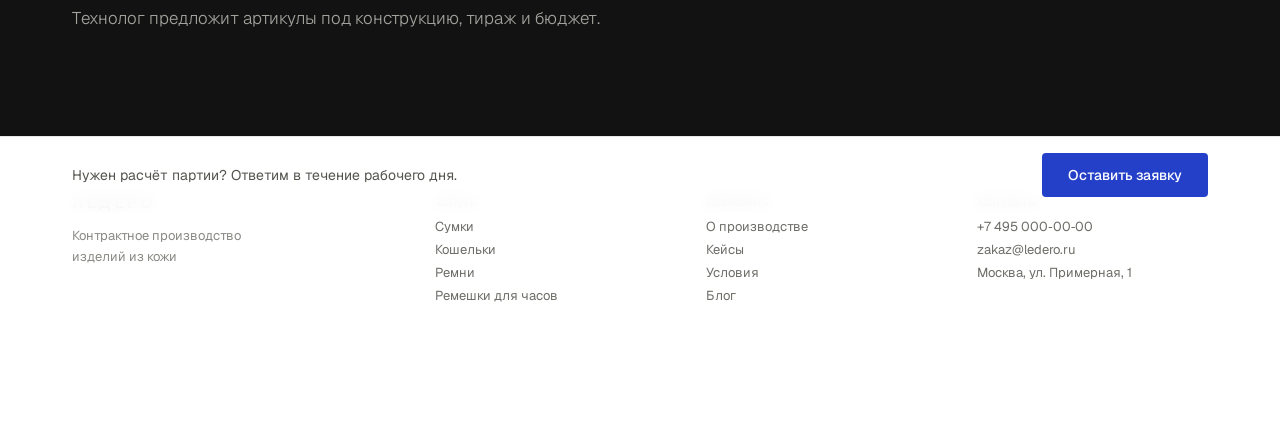
==== commit 22b9690f: "Self-host Geist and IBM Plex Mono instead of Google Fonts Drop the fonts.googleapis.com/fonts.gstati" ====
--- a/article.html
+++ b/article.html
@@ -6,9 +6,6 @@
 <title>Растительное или хромовое дубление: что выбрать для партии — ЛЕДЕРО</title>
 <meta name="description" content="Тип дубления влияет на жёсткость изделия, поведение края, цену материала и вид партии через год носки. Практические ориентиры для выбора.">
 <meta name="robots" content="index, follow">
-<link rel="preconnect" href="https://fonts.googleapis.com">
-<link rel="preconnect" href="https://fonts.gstatic.com" crossorigin>
-<link href="https://fonts.googleapis.com/css2?family=Geist:wght@300;400;500;600&family=IBM+Plex+Mono:wght@400;500&display=swap" rel="stylesheet">
 <link rel="stylesheet" href="css/styles.css">
 </head>
 <body>
--- a/css/styles.css
+++ b/css/styles.css
@@ -1,5 +1,6 @@
 /* ЛЕДЕРО — единая точка входа. Каждая HTML-страница подключает только этот файл. */
 
+@import url("fonts.css");
 @import url("base.css");
 @import url("home.css");
 @import url("production.css");
